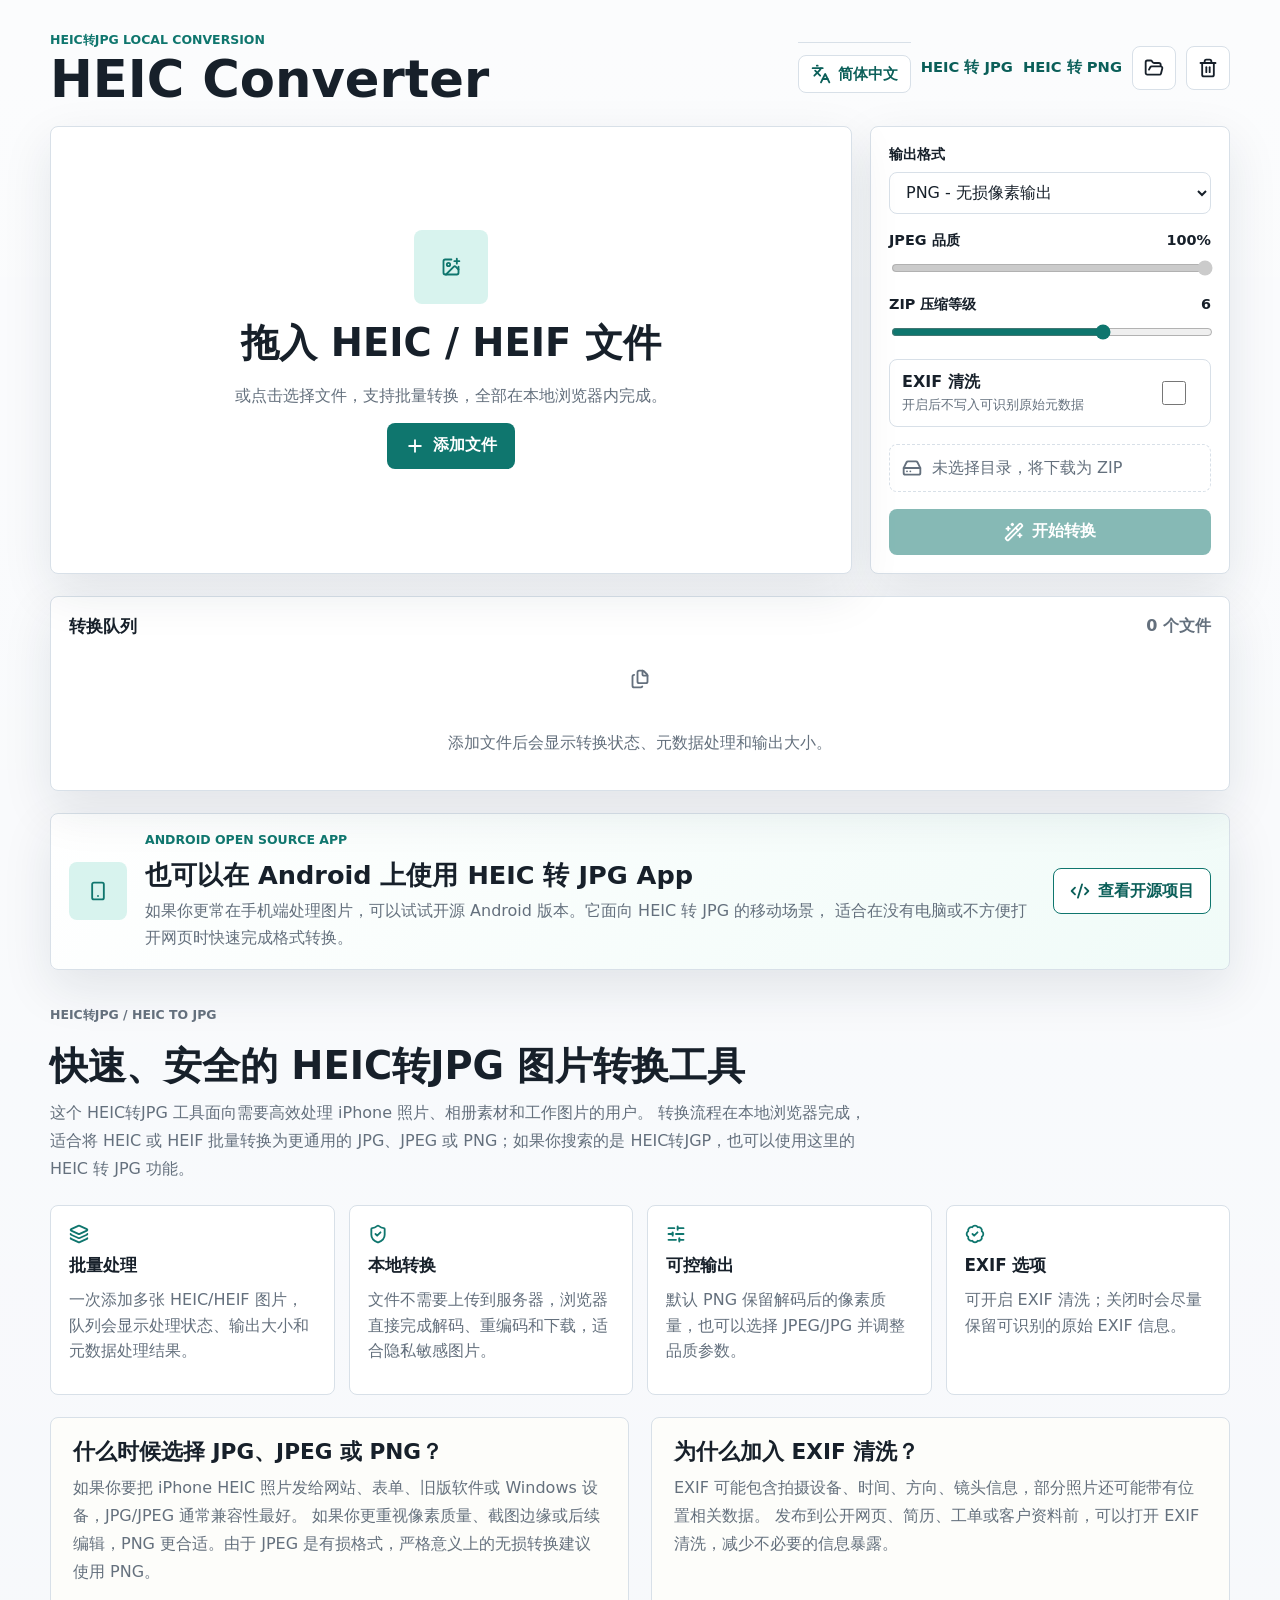
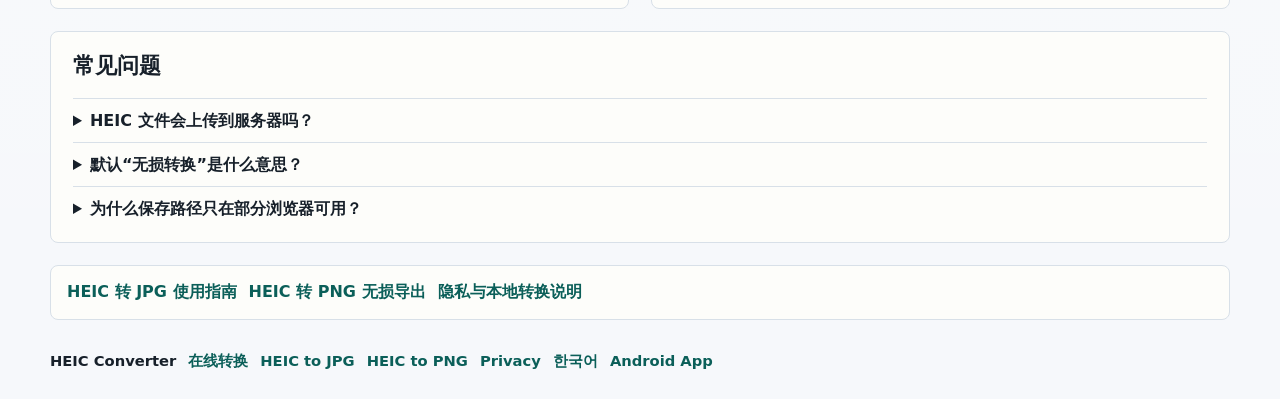
==== index.html @ d071c3de "Initial open-source HEIC converter site" ====
<!doctype html>
<html lang="zh-CN">
  <head>
    <meta charset="utf-8" />
    <meta name="viewport" content="width=device-width, initial-scale=1" />
    <title>HEIC转JPG - 免费在线 HEIC 转 JPG、JPEG、PNG 转换器</title>
    <meta
      name="description"
      content="免费 HEIC转JPG 工具，浏览器本地批量将 HEIC/HEIF 转换为 JPG、JPEG、PNG。支持 HEIC转JGP 常见误拼搜索、EXIF 清洗、元数据尽量保留和 ZIP 下载。"
    />
    <meta name="keywords" content="HEIC转JPG,HEIC转JGP,HEIC转JPEG,HEIC转PNG,HEIC转换器,HEIC图片转换" />
    <meta name="robots" content="index,follow" />
    <meta name="theme-color" content="#0f766e" />
    <meta property="og:title" content="HEIC转JPG - 在线 HEIC 转 JPG、PNG" />
    <meta
      property="og:description"
      content="纯 Web HEIC转JPG 图片转换工具，文件在本地浏览器处理，支持批量转换、EXIF 清洗和高质量输出。"
    />
    <meta property="og:type" content="website" />
    <link rel="canonical" href="./index.html" />
    <link rel="alternate" hreflang="zh-CN" href="./index.html" />
    <link rel="alternate" hreflang="zh-Hant" href="./zh-Hant/" />
    <link rel="alternate" hreflang="en" href="./en/" />
    <link rel="alternate" hreflang="ja" href="./ja/" />
    <link rel="alternate" hreflang="ko" href="./ko/" />
    <link rel="alternate" hreflang="de" href="./de/" />
    <link rel="alternate" hreflang="fr" href="./fr/" />
    <link rel="alternate" hreflang="es" href="./es/" />
    <link rel="alternate" hreflang="x-default" href="./index.html" />
    <link rel="stylesheet" href="./styles.css" />
    <script src="./vendor/lucide.min.js" defer></script>
    <script src="./vendor/heic-to.iife.js" defer></script>
    <script src="./vendor/heic2any.min.js" defer></script>
    <script src="./vendor/piexif.min.js" defer></script>
    <script src="./vendor/jszip.min.js" defer></script>
    <script src="./app.js?v=20260703-multilang" defer></script>
    <script type="application/ld+json">
      {
        "@context": "https://schema.org",
        "@type": "SoftwareApplication",
        "name": "HEIC Converter",
        "applicationCategory": "MultimediaApplication",
        "operatingSystem": "Web Browser",
        "description": "Browser-based HEIC to JPG and HEIC转JPG converter for JPG, JPEG and PNG with batch processing and EXIF cleaning.",
        "offers": {
          "@type": "Offer",
          "price": "0",
          "priceCurrency": "USD"
        }
      }
    </script>
    <script type="application/ld+json">
      {
        "@context": "https://schema.org",
        "@type": "FAQPage",
        "mainEntity": [
          {
            "@type": "Question",
            "name": "HEIC 文件会上传到服务器吗？",
            "acceptedAnswer": {
              "@type": "Answer",
              "text": "不会。此工具在浏览器本地解码和导出图片，未设计任何文件上传流程。"
            }
          },
          {
            "@type": "Question",
            "name": "HEIC 转 JPG 是无损的吗？",
            "acceptedAnswer": {
              "@type": "Answer",
              "text": "JPG/JPEG 需要重新编码，不是严格无损。默认 PNG 是对解码后像素的无损导出。"
            }
          }
        ]
      }
    </script>
  </head>
  <body>
    <main class="shell">
      <section class="workspace" aria-label="HEIC 转换工作台">
        <header class="topbar">
          <div>
            <p class="eyebrow">HEIC转JPG local conversion</p>
            <h1>HEIC Converter</h1>
          </div>
          <div class="topbar-actions">
            <details class="language-menu">
              <summary><i data-lucide="languages"></i>简体中文</summary>
              <div class="language-list">
                <a href="./index.html" lang="zh-CN" aria-current="page">简体中文</a>
                <a href="./zh-Hant/" lang="zh-Hant">繁體中文</a>
                <a href="./en/" lang="en">English</a>
                <a href="./ja/" lang="ja">日本語</a>
                <a href="./ko/" lang="ko">한국어</a>
                <a href="./de/" lang="de">Deutsch</a>
                <a href="./fr/" lang="fr">Français</a>
                <a href="./es/" lang="es">Español</a>
              </div>
            </details>
            <a class="nav-link" href="./heic-to-jpg.html">HEIC 转 JPG</a>
            <a class="nav-link" href="./heic-to-png.html">HEIC 转 PNG</a>
            <button class="icon-button" id="pickDirectory" type="button" title="选择保存目录" aria-label="选择保存目录">
              <i data-lucide="folder-open"></i>
            </button>
            <button class="icon-button" id="clearAll" type="button" title="清空队列" aria-label="清空队列">
              <i data-lucide="trash-2"></i>
            </button>
          </div>
        </header>

        <div class="main-grid">
          <section class="dropzone" id="dropzone" aria-label="添加 HEIC 文件">
            <input id="fileInput" type="file" accept=".heic,.heif,image/heic,image/heif" multiple />
            <div class="drop-icon"><i data-lucide="image-plus"></i></div>
            <h2>拖入 HEIC / HEIF 文件</h2>
            <p>或点击选择文件，支持批量转换，全部在本地浏览器内完成。</p>
            <button class="primary-button" type="button" id="pickFiles">
              <i data-lucide="plus"></i>
              添加文件
            </button>
          </section>

          <aside class="settings" aria-label="转换设置">
            <div class="field-group">
              <label for="format">输出格式</label>
              <select id="format">
                <option value="png" selected>PNG - 无损像素输出</option>
                <option value="jpeg">JPEG - 高兼容</option>
                <option value="jpg">JPG - 高兼容</option>
              </select>
            </div>

            <div class="field-group">
              <div class="label-row">
                <label for="quality">JPEG 品质</label>
                <output id="qualityValue" for="quality">100%</output>
              </div>
              <input id="quality" type="range" min="0.4" max="1" step="0.01" value="1" />
            </div>

            <div class="field-group">
              <div class="label-row">
                <label for="pngCompression">ZIP 压缩等级</label>
                <output id="pngCompressionValue" for="pngCompression">6</output>
              </div>
              <input id="pngCompression" type="range" min="0" max="9" step="1" value="6" />
            </div>

            <label class="switch-row">
              <span>
                <strong>EXIF 清洗</strong>
                <small>开启后不写入可识别原始元数据</small>
              </span>
              <input id="stripExif" type="checkbox" />
            </label>

            <div class="save-target" id="saveTarget">
              <i data-lucide="hard-drive"></i>
              <span>未选择目录，将下载为 ZIP</span>
            </div>

            <button class="convert-button" id="convertAll" type="button" disabled>
              <i data-lucide="wand-sparkles"></i>
              开始转换
            </button>
          </aside>
        </div>

        <section class="queue-section" aria-label="文件队列">
          <div class="section-heading">
            <h2>转换队列</h2>
            <span id="queueSummary">0 个文件</span>
          </div>
          <div class="queue" id="queue">
            <div class="empty-state">
              <i data-lucide="files"></i>
              <p>添加文件后会显示转换状态、元数据处理和输出大小。</p>
            </div>
          </div>
        </section>
      </section>

      <section class="app-promo" aria-label="Android App 简介">
        <div class="app-promo-icon">
          <i data-lucide="smartphone"></i>
        </div>
        <div class="app-promo-copy">
          <p class="eyebrow">Android open source app</p>
          <h2>也可以在 Android 上使用 HEIC 转 JPG App</h2>
          <p>
            如果你更常在手机端处理图片，可以试试开源 Android 版本。它面向 HEIC 转 JPG 的移动场景，
            适合在没有电脑或不方便打开网页时快速完成格式转换。
          </p>
        </div>
        <a
          class="secondary-button"
          href="https://github.com/wuming2/Heic-converter-Android"
          target="_blank"
          rel="noopener noreferrer"
        >
          <i data-lucide="code-2"></i>
          查看开源项目
        </a>
      </section>

      <section class="seo-content" aria-label="HEIC 转换说明">
        <div class="seo-intro">
          <p class="eyebrow">HEIC转JPG / HEIC to JPG</p>
          <h2>快速、安全的 HEIC转JPG 图片转换工具</h2>
          <p>
            这个 HEIC转JPG 工具面向需要高效处理 iPhone 照片、相册素材和工作图片的用户。
            转换流程在本地浏览器完成，适合将 HEIC 或 HEIF 批量转换为更通用的 JPG、JPEG 或 PNG；如果你搜索的是 HEIC转JGP，也可以使用这里的 HEIC 转 JPG 功能。
          </p>
        </div>

        <div class="feature-grid">
          <article class="info-card">
            <i data-lucide="layers-3"></i>
            <h3>批量处理</h3>
            <p>一次添加多张 HEIC/HEIF 图片，队列会显示处理状态、输出大小和元数据处理结果。</p>
          </article>
          <article class="info-card">
            <i data-lucide="shield-check"></i>
            <h3>本地转换</h3>
            <p>文件不需要上传到服务器，浏览器直接完成解码、重编码和下载，适合隐私敏感图片。</p>
          </article>
          <article class="info-card">
            <i data-lucide="sliders-horizontal"></i>
            <h3>可控输出</h3>
            <p>默认 PNG 保留解码后的像素质量，也可以选择 JPEG/JPG 并调整品质参数。</p>
          </article>
          <article class="info-card">
            <i data-lucide="badge-check"></i>
            <h3>EXIF 选项</h3>
            <p>可开启 EXIF 清洗；关闭时会尽量保留可识别的原始 EXIF 信息。</p>
          </article>
        </div>

        <div class="content-grid">
          <article>
            <h2>什么时候选择 JPG、JPEG 或 PNG？</h2>
            <p>
              如果你要把 iPhone HEIC 照片发给网站、表单、旧版软件或 Windows 设备，JPG/JPEG 通常兼容性最好。
              如果你更重视像素质量、截图边缘或后续编辑，PNG 更合适。由于 JPEG 是有损格式，严格意义上的无损转换建议使用 PNG。
            </p>
          </article>
          <article>
            <h2>为什么加入 EXIF 清洗？</h2>
            <p>
              EXIF 可能包含拍摄设备、时间、方向、镜头信息，部分照片还可能带有位置相关数据。
              发布到公开网页、简历、工单或客户资料前，可以打开 EXIF 清洗，减少不必要的信息暴露。
            </p>
          </article>
        </div>

        <section class="faq-section" aria-label="常见问题">
          <h2>常见问题</h2>
          <details>
            <summary>HEIC 文件会上传到服务器吗？</summary>
            <p>不会。当前实现是纯 Web 前端，文件在你的浏览器内处理。</p>
          </details>
          <details>
            <summary>默认“无损转换”是什么意思？</summary>
            <p>默认 PNG 输出不会对解码后的像素做有损压缩。HEIC 到 JPG/JPEG 则需要重新编码，因此不是严格无损。</p>
          </details>
          <details>
            <summary>为什么保存路径只在部分浏览器可用？</summary>
            <p>目录选择依赖 File System Access API，主要由 Chromium 系浏览器支持；其他浏览器会自动使用 ZIP 下载。</p>
          </details>
        </section>

        <nav class="link-panel" aria-label="相关页面">
          <a href="./heic-to-jpg.html">HEIC 转 JPG 使用指南</a>
          <a href="./heic-to-png.html">HEIC 转 PNG 无损导出</a>
          <a href="./privacy.html">隐私与本地转换说明</a>
        </nav>
      </section>
    </main>

    <footer class="site-footer">
      <span>HEIC Converter</span>
      <a href="./index.html">在线转换</a>
      <a href="./heic-to-jpg.html">HEIC to JPG</a>
      <a href="./heic-to-png.html">HEIC to PNG</a>
      <a href="./privacy.html">Privacy</a>
      <a href="./ko/" lang="ko">한국어</a>
      <a href="https://github.com/wuming2/Heic-converter-Android" target="_blank" rel="noopener noreferrer">Android App</a>
    </footer>
  </body>
</html>
---- styles.css ----
:root {
  color-scheme: light;
  --bg: #f6f8fb;
  --panel: #ffffff;
  --ink: #17202a;
  --muted: #64707d;
  --line: #d8e0e8;
  --accent: #0f766e;
  --accent-strong: #0b5f59;
  --accent-soft: #d8f3ee;
  --warn: #b45309;
  --danger: #b91c1c;
  --shadow: 0 18px 50px rgba(20, 40, 60, 0.1);
}

* {
  box-sizing: border-box;
}

body {
  margin: 0;
  min-height: 100vh;
  background:
    linear-gradient(180deg, rgba(255, 255, 255, 0.58), rgba(255, 255, 255, 0)),
    var(--bg);
  color: var(--ink);
  font-family:
    Inter, ui-sans-serif, system-ui, -apple-system, BlinkMacSystemFont, "Segoe UI",
    sans-serif;
}

button,
input,
select {
  font: inherit;
}

.shell {
  width: min(1180px, calc(100% - 32px));
  margin: 32px auto;
}

.workspace {
  display: flex;
  flex-direction: column;
  gap: 22px;
}

.topbar {
  display: flex;
  align-items: center;
  justify-content: space-between;
  gap: 18px;
}

.eyebrow {
  margin: 0 0 6px;
  color: var(--accent);
  font-size: 0.78rem;
  font-weight: 800;
  letter-spacing: 0;
  text-transform: uppercase;
}

h1,
h2,
p {
  margin: 0;
}

h1 {
  font-size: clamp(2rem, 4vw, 4.2rem);
  line-height: 0.95;
  letter-spacing: 0;
}

.topbar-actions {
  display: flex;
  align-items: center;
  flex-wrap: wrap;
  gap: 10px;
}

.language-menu {
  position: relative;
}

.language-menu summary {
  min-height: 38px;
  display: inline-flex;
  align-items: center;
  gap: 7px;
  padding: 0 12px;
  border: 1px solid var(--line);
  border-radius: 8px;
  background: #fff;
  color: var(--accent-strong);
  cursor: pointer;
  font-size: 0.92rem;
  font-weight: 900;
  list-style: none;
}

.language-menu summary::-webkit-details-marker {
  display: none;
}

.language-menu[open] summary {
  background: var(--accent-soft);
  border-color: var(--accent);
}

.language-list {
  position: absolute;
  top: calc(100% + 8px);
  right: 0;
  z-index: 20;
  width: min(260px, calc(100vw - 32px));
  display: grid;
  grid-template-columns: repeat(2, minmax(0, 1fr));
  gap: 4px;
  padding: 8px;
  border: 1px solid var(--line);
  border-radius: 8px;
  background: #fff;
  box-shadow: var(--shadow);
}

.language-list a {
  min-height: 36px;
  display: flex;
  align-items: center;
  padding: 0 9px;
  border-radius: 6px;
  color: var(--ink);
  font-size: 0.9rem;
  font-weight: 800;
  text-decoration: none;
}

.language-list a:hover,
.language-list a[aria-current="page"] {
  background: var(--accent-soft);
  color: var(--accent-strong);
}

.nav-link {
  min-height: 36px;
  display: inline-flex;
  align-items: center;
  color: var(--accent-strong);
  font-size: 0.92rem;
  font-weight: 800;
  text-decoration: none;
}

.nav-link:hover,
.site-footer a:hover,
.link-panel a:hover {
  text-decoration: underline;
}

.icon-button,
.primary-button,
.convert-button,
.secondary-button {
  border: 0;
  cursor: pointer;
  display: inline-flex;
  align-items: center;
  justify-content: center;
  gap: 8px;
  transition:
    transform 150ms ease,
    background 150ms ease,
    opacity 150ms ease;
}

.icon-button {
  width: 44px;
  height: 44px;
  border: 1px solid var(--line);
  border-radius: 8px;
  background: var(--panel);
  color: var(--ink);
}

.icon-button:hover,
.primary-button:hover,
.convert-button:hover,
.secondary-button:hover {
  transform: translateY(-1px);
}

.main-grid {
  display: grid;
  grid-template-columns: minmax(0, 1fr) 360px;
  gap: 18px;
  align-items: stretch;
}

.dropzone,
.settings,
.queue-section {
  background: var(--panel);
  border: 1px solid var(--line);
  box-shadow: var(--shadow);
}

.dropzone {
  min-height: 360px;
  border-radius: 8px;
  display: flex;
  flex-direction: column;
  align-items: center;
  justify-content: center;
  gap: 14px;
  padding: 34px;
  text-align: center;
  position: relative;
}

.dropzone.is-dragging {
  outline: 3px solid var(--accent);
  background: #f2fffb;
}

.dropzone input {
  position: absolute;
  inset: 0;
  opacity: 0;
  pointer-events: none;
}

.drop-icon {
  width: 74px;
  height: 74px;
  border-radius: 8px;
  display: grid;
  place-items: center;
  color: var(--accent);
  background: var(--accent-soft);
}

.dropzone h2 {
  font-size: clamp(1.45rem, 3vw, 2.4rem);
  letter-spacing: 0;
}

.dropzone p {
  max-width: 520px;
  color: var(--muted);
  line-height: 1.6;
}

.primary-button,
.convert-button {
  min-height: 46px;
  border-radius: 8px;
  padding: 0 18px;
  color: #fff;
  background: var(--accent);
  font-weight: 800;
}

.primary-button:hover,
.convert-button:hover {
  background: var(--accent-strong);
}

.convert-button {
  width: 100%;
}

.convert-button:disabled {
  cursor: not-allowed;
  opacity: 0.5;
  transform: none;
}

.secondary-button {
  min-height: 46px;
  border-radius: 8px;
  padding: 0 16px;
  border: 1px solid var(--accent);
  color: var(--accent-strong);
  background: #fff;
  font-weight: 900;
  text-decoration: none;
  white-space: nowrap;
}

.secondary-button:hover {
  background: var(--accent-soft);
  text-decoration: none;
}

.settings {
  border-radius: 8px;
  padding: 18px;
  display: flex;
  flex-direction: column;
  gap: 17px;
}

.field-group {
  display: grid;
  gap: 8px;
}

.field-group label,
.label-row {
  color: var(--ink);
  font-size: 0.9rem;
  font-weight: 800;
}

.label-row {
  display: flex;
  align-items: center;
  justify-content: space-between;
  gap: 12px;
}

select {
  width: 100%;
  min-height: 42px;
  border: 1px solid var(--line);
  border-radius: 8px;
  padding: 0 12px;
  background: #fff;
  color: var(--ink);
}

input[type="range"] {
  width: 100%;
  accent-color: var(--accent);
}

.switch-row {
  display: flex;
  align-items: center;
  justify-content: space-between;
  gap: 16px;
  padding: 12px;
  border: 1px solid var(--line);
  border-radius: 8px;
  background: #fff;
}

.switch-row span {
  display: grid;
  gap: 3px;
}

.switch-row small {
  color: var(--muted);
  line-height: 1.35;
}

.switch-row input {
  width: 42px;
  height: 24px;
  flex: 0 0 auto;
  accent-color: var(--accent);
}

.save-target {
  min-height: 48px;
  display: flex;
  align-items: center;
  gap: 10px;
  padding: 10px 12px;
  border: 1px dashed var(--line);
  border-radius: 8px;
  color: var(--muted);
  line-height: 1.35;
}

.save-target.has-directory {
  color: var(--accent-strong);
  border-style: solid;
  background: var(--accent-soft);
}

.queue-section {
  border-radius: 8px;
  padding: 18px;
}

.section-heading {
  display: flex;
  align-items: center;
  justify-content: space-between;
  gap: 12px;
  margin-bottom: 14px;
}

.section-heading h2 {
  font-size: 1.05rem;
  letter-spacing: 0;
}

#queueSummary {
  color: var(--muted);
  font-weight: 700;
}

.queue {
  display: grid;
  gap: 10px;
}

.empty-state {
  min-height: 120px;
  display: grid;
  place-items: center;
  gap: 8px;
  color: var(--muted);
  text-align: center;
}

.file-row {
  display: grid;
  grid-template-columns: 46px minmax(0, 1fr) auto;
  gap: 12px;
  align-items: center;
  padding: 12px;
  border: 1px solid var(--line);
  border-radius: 8px;
  background: #fff;
}

.file-icon {
  width: 46px;
  height: 46px;
  border-radius: 8px;
  display: grid;
  place-items: center;
  background: #eef4f4;
  color: var(--accent);
}

.file-main {
  min-width: 0;
  display: grid;
  gap: 7px;
}

.file-name {
  overflow: hidden;
  text-overflow: ellipsis;
  white-space: nowrap;
  font-weight: 800;
}

.file-meta {
  display: flex;
  flex-wrap: wrap;
  gap: 8px;
  color: var(--muted);
  font-size: 0.86rem;
}

.status {
  font-weight: 800;
}

.status.ready {
  color: var(--muted);
}

.status.running {
  color: var(--warn);
}

.status.done {
  color: var(--accent-strong);
}

.status.error {
  color: var(--danger);
}

.row-actions {
  display: flex;
  align-items: center;
  gap: 8px;
}

.download-link {
  width: 38px;
  height: 38px;
  border: 1px solid var(--line);
  border-radius: 8px;
  display: none;
  place-items: center;
  color: var(--accent);
  text-decoration: none;
}

.download-link.is-visible {
  display: grid;
}

svg {
  width: 20px;
  height: 20px;
  stroke-width: 2.2;
}

.app-promo {
  margin-top: 22px;
  display: grid;
  grid-template-columns: 58px minmax(0, 1fr) auto;
  align-items: center;
  gap: 18px;
  padding: 18px;
  border: 1px solid var(--line);
  border-radius: 8px;
  background: linear-gradient(135deg, #ffffff, #f0fbf8);
  box-shadow: var(--shadow);
}

.app-promo-icon {
  width: 58px;
  height: 58px;
  display: grid;
  place-items: center;
  border-radius: 8px;
  color: var(--accent);
  background: var(--accent-soft);
}

.app-promo-copy {
  display: grid;
  gap: 8px;
}

.app-promo-copy h2 {
  margin: 0;
  font-size: clamp(1.25rem, 2vw, 1.8rem);
  letter-spacing: 0;
  line-height: 1.16;
}

.app-promo-copy p:last-child {
  color: var(--muted);
  line-height: 1.65;
}

.seo-content {
  margin-top: 34px;
  display: grid;
  gap: 22px;
}

.seo-intro {
  display: grid;
  gap: 12px;
  max-width: 820px;
}

.seo-intro h2,
.content-grid h2,
.faq-section h2,
.article-page h1,
.article-page h2 {
  letter-spacing: 0;
  line-height: 1.12;
}

.seo-intro h2 {
  font-size: clamp(1.8rem, 3vw, 3rem);
}

.seo-intro p,
.content-grid p,
.faq-section p,
.article-page p,
.article-page li {
  color: var(--muted);
  line-height: 1.75;
}

.feature-grid {
  display: grid;
  grid-template-columns: repeat(4, minmax(0, 1fr));
  gap: 14px;
}

.info-card {
  min-height: 190px;
  display: grid;
  align-content: start;
  gap: 10px;
  padding: 18px;
  border: 1px solid var(--line);
  border-radius: 8px;
  background: var(--panel);
}

.info-card svg {
  color: var(--accent);
}

.info-card h3 {
  margin: 0;
  font-size: 1.05rem;
}

.info-card p {
  margin: 0;
  color: var(--muted);
  line-height: 1.6;
}

.content-grid {
  display: grid;
  grid-template-columns: repeat(2, minmax(0, 1fr));
  gap: 22px;
}

.content-grid article,
.faq-section,
.article-page,
.link-panel {
  border: 1px solid var(--line);
  border-radius: 8px;
  background: rgba(255, 254, 250, 0.82);
}

.content-grid article,
.faq-section,
.article-page {
  padding: 22px;
}

.content-grid h2,
.faq-section h2,
.article-page h2 {
  margin: 0 0 10px;
  font-size: 1.35rem;
}

.faq-section {
  display: grid;
  gap: 10px;
}

details {
  border-top: 1px solid var(--line);
  padding-top: 12px;
}

summary {
  cursor: pointer;
  font-weight: 800;
}

details p {
  margin-top: 8px;
}

.link-panel {
  display: flex;
  flex-wrap: wrap;
  gap: 12px;
  padding: 16px;
}

.link-panel a {
  color: var(--accent-strong);
  font-weight: 800;
  text-decoration: none;
}

.site-footer {
  width: min(1180px, calc(100% - 32px));
  margin: 0 auto 28px;
  display: flex;
  flex-wrap: wrap;
  gap: 12px;
  color: var(--muted);
  font-size: 0.92rem;
}

.site-footer span {
  color: var(--ink);
  font-weight: 900;
}

.site-footer a {
  color: var(--accent-strong);
  font-weight: 800;
  text-decoration: none;
}

.article-page {
  max-width: 900px;
  margin-top: 24px;
}

.article-page h1 {
  margin: 0 0 14px;
  font-size: clamp(2rem, 4vw, 3.4rem);
}

.article-page ul {
  padding-left: 1.2rem;
}

.article-page .link-panel {
  margin-top: 20px;
  background: #fff;
}

@media (max-width: 860px) {
  .shell {
    width: min(100% - 24px, 720px);
    margin: 20px auto;
  }

  .topbar {
    align-items: flex-start;
  }

  .topbar-actions {
    justify-content: flex-start;
  }

  .main-grid {
    grid-template-columns: 1fr;
  }

  .feature-grid,
  .content-grid {
    grid-template-columns: 1fr;
  }

  .app-promo {
    grid-template-columns: 50px minmax(0, 1fr);
  }

  .app-promo .secondary-button {
    grid-column: 1 / -1;
    width: 100%;
  }

  .dropzone {
    min-height: 300px;
    padding: 26px 18px;
  }

  .file-row {
    grid-template-columns: 42px minmax(0, 1fr);
  }

  .row-actions {
    grid-column: 2;
    justify-content: flex-start;
  }
}

@media (max-width: 520px) {
  .topbar {
    flex-direction: column;
  }

  .topbar-actions {
    width: 100%;
  }

  .language-menu {
    flex: 1 1 100%;
  }

  .language-menu summary {
    width: 100%;
    justify-content: space-between;
  }

  .language-list {
    left: 0;
    right: auto;
    width: 100%;
  }

  .icon-button {
    flex: 0 0 44px;
  }

  .nav-link {
    flex: 1 1 120px;
  }

  .app-promo {
    grid-template-columns: 1fr;
  }

  .app-promo-icon {
    width: 50px;
    height: 50px;
  }
}
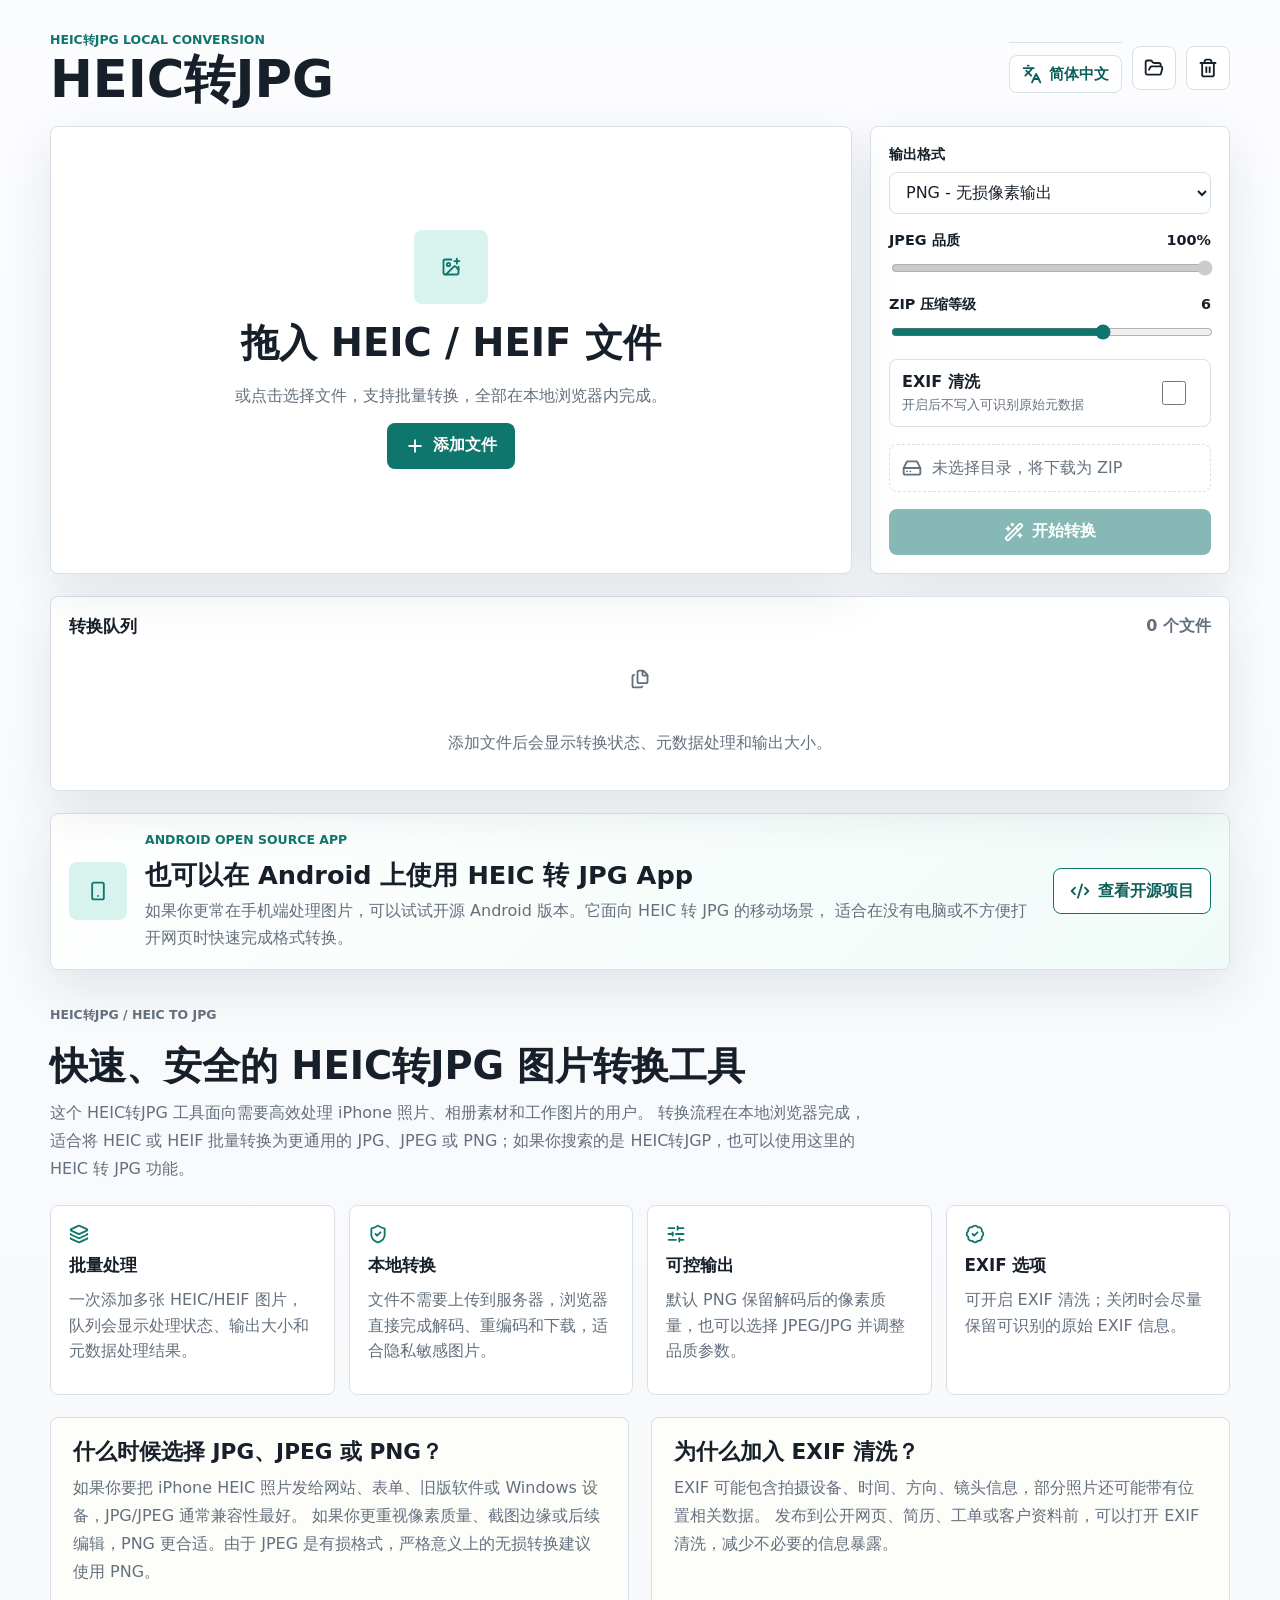
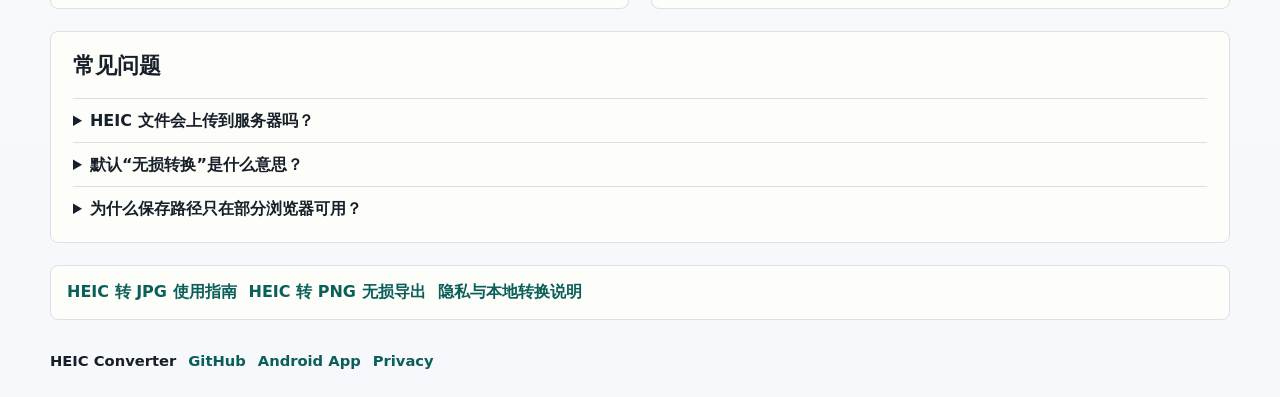
==== commit 50ff9d46: "Simplify homepage links and localize hero titles" ====
--- a/index.html
+++ b/index.html
@@ -80,7 +80,7 @@
         <header class="topbar">
           <div>
             <p class="eyebrow">HEIC转JPG local conversion</p>
-            <h1>HEIC Converter</h1>
+            <h1>HEIC转JPG</h1>
           </div>
           <div class="topbar-actions">
             <details class="language-menu">
@@ -96,8 +96,6 @@
                 <a href="./es/" lang="es">Español</a>
               </div>
             </details>
-            <a class="nav-link" href="./heic-to-jpg.html">HEIC 转 JPG</a>
-            <a class="nav-link" href="./heic-to-png.html">HEIC 转 PNG</a>
             <button class="icon-button" id="pickDirectory" type="button" title="选择保存目录" aria-label="选择保存目录">
               <i data-lucide="folder-open"></i>
             </button>
@@ -278,12 +276,9 @@
 
     <footer class="site-footer">
       <span>HEIC Converter</span>
-      <a href="./index.html">在线转换</a>
-      <a href="./heic-to-jpg.html">HEIC to JPG</a>
-      <a href="./heic-to-png.html">HEIC to PNG</a>
+      <a href="https://github.com/wuming2/heic-converter-heic-jpg-jpeg-png" target="_blank" rel="noopener noreferrer">GitHub</a>
+      <a href="https://github.com/wuming2/Heic-converter-Android" target="_blank" rel="noopener noreferrer">Android App</a>
       <a href="./privacy.html">Privacy</a>
-      <a href="./ko/" lang="ko">한국어</a>
-      <a href="https://github.com/wuming2/Heic-converter-Android" target="_blank" rel="noopener noreferrer">Android App</a>
     </footer>
   </body>
 </html>
